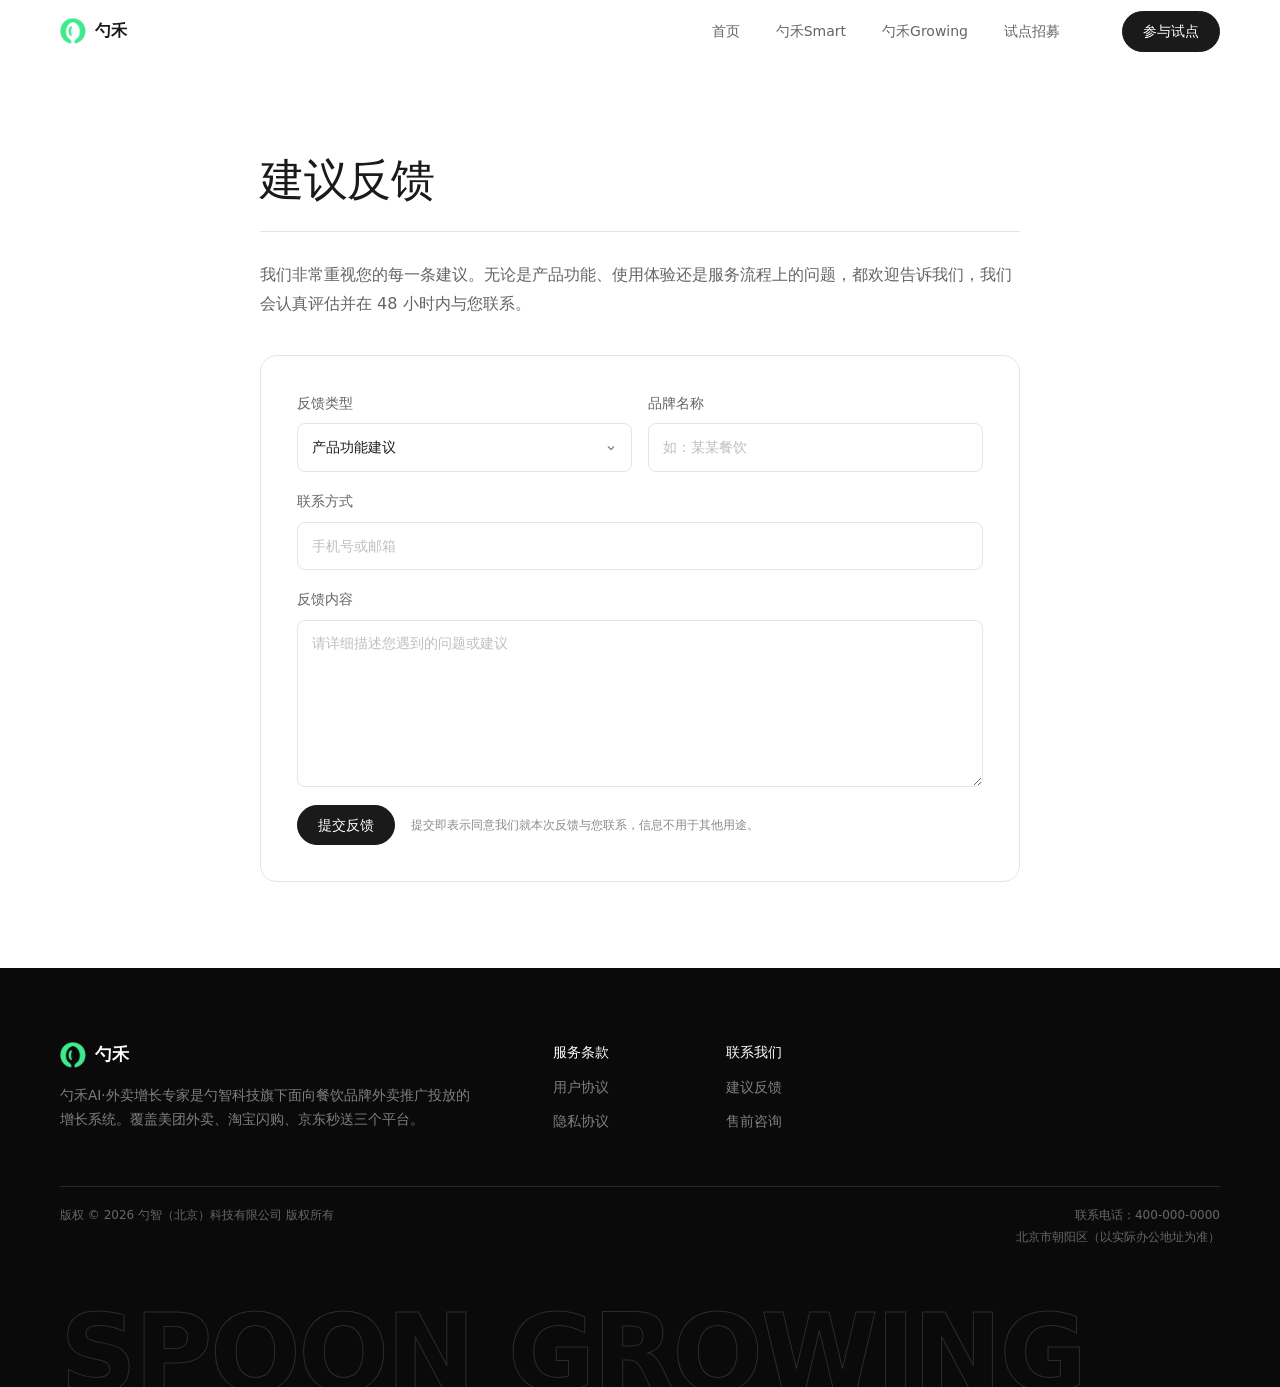
==== feedback/index.html @ 14955d82 "Add feedback page" ====
<!doctype html>
<html lang="zh-CN">
<head>
<meta charset="utf-8">
<meta name="viewport" content="width=device-width,initial-scale=1,viewport-fit=cover">
<meta name="theme-color" content="#ffffff">
<title>勺禾 · 建议反馈</title>
<meta name="description" content="向我们提交产品功能、使用体验与服务的建议反馈。">
<link rel="icon" type="image/png" href="../assets/img/logo-mark.png">
<link rel="stylesheet" href="../assets/css/wb-tokens.css">
<link rel="stylesheet" href="../assets/css/wb-base.css">
<link rel="stylesheet" href="../assets/css/wb-components.css">
<link rel="stylesheet" href="../assets/css/wb-pages.css">
</head>
<body data-accent="jade">
<header class="nav">
  <div class="nav__inner">
    <a class="logo" href="../"><img src="../assets/img/logo-mark.png" alt="" width="512" height="512">勺禾</a>
    <nav class="nav__links">
      <a class="nav__link" href="../">首页</a>
      <a class="nav__link" href="../smart/">勺禾Smart</a>
      <a class="nav__link" href="../growing/">勺禾Growing</a>
      <a class="nav__link" href="../index.html#recruit">试点招募</a>
    </nav>
    <a class="btn nav__cta" href="../index.html#recruit">参与试点</a>
    <button class="nav__burger" aria-label="菜单"><span></span><span></span></button>
  </div>
</header>
<nav class="nav__drawer" aria-label="移动端导航">
  <a href="../">首页</a>
  <a href="../smart/">勺禾Smart</a>
  <a href="../growing/">勺禾Growing</a>
  <a href="../index.html#recruit">试点招募</a>
</nav>
<main>
  <section class="legal">
    <div class="container container--narrow">
      <div class="legal__head">
        <h1 class="legal__title">建议反馈</h1>
      </div>
      <p class="legal__intro">我们非常重视您的每一条建议。无论是产品功能、使用体验还是服务流程上的问题，都欢迎告诉我们，我们会认真评估并在 48 小时内与您联系。</p>

      <form class="form feedback-form" novalidate>
        <div class="form__row">
          <div class="field">
            <label class="field__label" for="fb-type">反馈类型</label>
            <select id="fb-type" name="type" class="field__select">
              <option value="产品功能建议">产品功能建议</option><option value="使用体验问题">使用体验问题</option><option value="数据与对接问题">数据与对接问题</option><option value="服务与支持">服务与支持</option><option value="其他">其他</option>
            </select>
          </div>
          <div class="field">
            <label class="field__label" for="fb-brand">品牌名称</label>
            <input id="fb-brand" name="brand" type="text" placeholder="如：某某餐饮" autocomplete="organization">
          </div>
        </div>
        <div class="field">
          <label class="field__label" for="fb-contact">联系方式</label>
          <input id="fb-contact" name="contact" type="text" placeholder="手机号或邮箱">
        </div>
        <div class="field">
          <label class="field__label" for="fb-content">反馈内容</label>
          <textarea id="fb-content" name="content" rows="6" class="field__textarea" placeholder="请详细描述您遇到的问题或建议"></textarea>
        </div>
        <div class="form__foot">
          <button class="btn" type="submit">提交反馈</button>
          <span class="form__ok" role="status">已收到您的反馈，我们会尽快与您联系。</span>
          <p class="form__note">提交即表示同意我们就本次反馈与您联系，信息不用于其他用途。</p>
        </div>
      </form>
    </div>
  </section>
</main>
<footer class="footer">
  <div class="container">
    <div class="footer__top">
      <div class="footer__brand">
        <a class="footer__logo" href="../"><img src="../assets/img/logo-mark.png" alt="" width="512" height="512">勺禾</a>
        <p class="footer__desc">勺禾AI·外卖增长专家是勺智科技旗下面向餐饮品牌外卖推广投放的增长系统。覆盖美团外卖、淘宝闪购、京东秒送三个平台。</p>
      </div>
      <nav class="footer__cols">
        <div class="footer__col"><h4 class="footer__col-title">服务条款</h4><a class="footer__link" href="../terms/">用户协议</a><a class="footer__link" href="../privacy/">隐私协议</a></div><div class="footer__col"><h4 class="footer__col-title">联系我们</h4><a class="footer__link" href="../feedback/">建议反馈</a><a class="footer__link" href="../index.html#recruit">售前咨询</a></div>
      </nav>
    </div>
    <div class="footer__legal">
      <p class="footer__copy">版权 © 2026 勺智（北京）科技有限公司 版权所有</p>
      <div class="footer__contact"><span>联系电话：400-000-0000</span><span>北京市朝阳区（以实际办公地址为准）</span></div>
    </div>
  </div>
  <div class="footer__wordmark" aria-hidden="true"><span>SPOON GROWING</span></div>
</footer>
<button class="to-top" aria-label="返回顶部"><svg width="14" height="14" viewBox="0 0 16 16" fill="none" stroke="currentColor" stroke-width="1.6"><path d="M8 13V3M3.5 7.5 8 3l4.5 4.5"/></svg></button>
<script src="../assets/js/wb.js" defer></script>
</body>
</html>
---- assets/css/wb-tokens.css ----
/* =========================================================================
   勺禾官网 · Design System（严格对齐 WorkBuddy 实测规格）
   —— 参考 https://www.workbuddy.cn 的实测设计参数
   =========================================================================
   实测数据来源：官网 CSS 与 computed style
     · 容器 max-width 1440px，内容区约 1200px，水平留白 120px
     · 区块 padding-top 96px（部分 120px / 153px）
     · 底色 #ffffff，无分区底色变化
     · 正文 16px / 28px / 300，色 #646464
     · 标题 #1a1a1a，h2 60/72/400，h3 28/43.4/300
     · 主按钮 #1a1a1a 底、白字、圆角 999、13.5px、10×20
     · 卡片 #fff + 1px #e5e5e5 + 圆角 12，无阴影
     · 页脚 #0a0a0a
     · 品牌绿 #28b894 / #009273
   ========================================================================= */
:root {
  /* 中性色（WorkBuddy 实测） */
  --c-900: #1a1a1a;
  --c-700: #333333;
  --c-500: #646464;   /* 正文灰 */
  --c-400: #8a8a8a;
  --c-300: #bfbfbf;
  --c-200: #e5e5e5;   /* 描边 */
  --c-100: #f2f2f2;
  --c-50:  #f8f8f8;
  --c-0:   #ffffff;
  --c-black: #0a0a0a;

  /* 品牌绿 */
  --g-600: #009273;
  --g-500: #28b894;
  --g-100: #e8f7f2;
  --g-50:  #f4faf8;
  --g-a12: rgba(40, 184, 148, 0.12);
  --g-a24: rgba(40, 184, 148, 0.24);

  /* 产品色（同色系微调） */
  --brand: var(--g-500);
  --brand-deep: var(--g-600);
  --brand-soft: var(--g-50);
  --brand-line: rgba(40, 184, 148, 0.24);

  /* 字号（严格对齐） */
  --f-hero: clamp(34px, 6.11vw, 88px);   /* 88 / 89.76 */
  --f-h2:   clamp(26px, 4.17vw, 60px);   /* 60 / 72 */
  --f-h3:   clamp(20px, 1.95vw, 28px);   /* 28 / 43.4 */
  --f-h4:   19px;                        /* 19 / 26.6 */
  --f-lead: clamp(15px, 1.11vw, 16px);
  --f-body: 16px;                        /* 16 / 28 */
  --f-sm:   14px;
  --f-xs:   13.5px;
  --f-mini: 12px;

  --lh-hero: 1.02;
  --lh-h2: 1.2;
  --lh-h3: 1.55;
  --lh-body: 1.75;

  /* 布局 */
  --max: 1200px;
  --pad: clamp(20px, 5vw, 60px);
  --sec: clamp(56px, 6.7vw, 96px);

  /* 圆角（实测） */
  --r-xs: 6px;
  --r-sm: 8px;
  --r-md: 12px;
  --r-lg: 16px;
  --r-xl: 20px;
  --r-pill: 999px;

  --nav-h: 64px;

  --ease: cubic-bezier(0.16, 1, 0.3, 1);
  --t-fast: 0.18s;
  --t-base: 0.3s;

  --font: "PingFang SC", "HarmonyOS Sans SC", "Hiragino Sans GB",
    "Source Han Sans SC", "Noto Sans SC", "Microsoft YaHei", system-ui, -apple-system,
    "Segoe UI", Roboto, sans-serif;
  --mono: "SF Mono", ui-monospace, Menlo, Consolas, monospace;
}

/* Smart：冷绿 */
[data-accent="jade"] {
  --brand: #1aa887;
  --brand-deep: #00806a;
  --brand-soft: #f2faf7;
  --brand-line: rgba(26, 168, 135, 0.22);
}
/* Growing：暖绿 */
[data-accent="olive"] {
  --brand: #4fae63;
  --brand-deep: #2f8a45;
  --brand-soft: #f3faf3;
  --brand-line: rgba(79, 174, 99, 0.22);
}
---- assets/css/wb-base.css ----
/* =========================================================================
   勺禾官网 · Base（WorkBuddy 规格）
   ========================================================================= */
*, *::before, *::after { box-sizing: border-box; }

html {
  -webkit-text-size-adjust: 100%;
  scroll-behavior: smooth;
  scroll-padding-top: calc(var(--nav-h) + 20px);
}

body {
  margin: 0;
  font-family: var(--font);
  font-size: var(--f-body);
  line-height: var(--lh-body);
  font-weight: 300;
  color: var(--c-500);
  background: var(--c-0);
  -webkit-font-smoothing: antialiased;
  -moz-osx-font-smoothing: grayscale;
}

h1, h2, h3, h4, p { margin: 0; }
ul, ol { margin: 0; padding: 0; list-style: none; }
img, svg { display: block; max-width: 100%; }
a { color: inherit; text-decoration: none; }
button { font: inherit; color: inherit; background: none; border: 0; cursor: pointer; }
::selection { background: var(--g-a24); color: var(--c-900); }

:focus-visible {
  outline: 2px solid var(--brand);
  outline-offset: 3px;
  border-radius: 4px;
}

/* ---------------- 容器 ---------------- */
.container {
  width: 100%;
  max-width: calc(var(--max) + var(--pad) * 2);
  margin-inline: auto;
  padding-inline: var(--pad);
}
.container--narrow { max-width: 880px; }

/* =========================================================================
   排版（实测比例）
   ========================================================================= */
.hero-title {
  font-size: var(--f-hero);
  line-height: var(--lh-hero);
  font-weight: 500;
  letter-spacing: -0.01em;
  color: var(--c-900);
  text-wrap: balance;
}
.h2 {
  font-size: var(--f-h2);
  line-height: var(--lh-h2);
  font-weight: 400;
  color: var(--c-900);
  text-wrap: balance;
}
.h3 {
  font-size: var(--f-h3);
  line-height: var(--lh-h3);
  font-weight: 300;
  color: var(--c-900);
}
.h4 {
  font-size: var(--f-h4);
  line-height: 1.4;
  font-weight: 400;
  color: var(--c-900);
}
.lead {
  font-size: var(--f-lead);
  line-height: 1.75;
  font-weight: 300;
  color: var(--c-500);
}
.body { font-size: var(--f-body); line-height: var(--lh-body); font-weight: 300; color: var(--c-500); }
.sm { font-size: var(--f-sm); line-height: 1.7; font-weight: 300; color: var(--c-500); }
.xs { font-size: var(--f-xs); line-height: 1.6; color: var(--c-400); }
.mini { font-size: var(--f-mini); line-height: 1.5; color: var(--c-400); }
.center { text-align: center; }

/* 强调：只有字重变化，不用彩色（WorkBuddy 也没有大面积彩色强调） */
.em {
  font-style: normal;
  font-weight: 500;
  color: var(--c-900);
}

/* =========================================================================
   区块
   ========================================================================= */
.section {
  padding-top: var(--sec);
  background: var(--c-0);
}
.section--last { padding-bottom: var(--sec); }

/* 区块标题组（居中，WorkBuddy 首页风格） */
.sec-head {
  display: grid;
  gap: 20px;
  justify-items: center;
  text-align: center;
  margin-bottom: clamp(40px, 5.5vw, 72px);
}
.sec-head__title {
  font-size: var(--f-h2);
  line-height: var(--lh-h2);
  font-weight: 400;
  color: var(--c-900);
  max-width: 22em;
  text-wrap: balance;
}
.sec-head__desc {
  font-size: var(--f-lead);
  line-height: 1.75;
  font-weight: 300;
  color: var(--c-500);
  max-width: 34em;
}

/* 左对齐标题组 */
.sec-head--left { justify-items: start; text-align: left; }

/* =========================================================================
   按钮（实测：黑底白字，圆角 999，13.5px）
   ========================================================================= */
.btn {
  display: inline-flex;
  align-items: center;
  justify-content: center;
  gap: 6px;
  padding: 10px 20px;
  border-radius: var(--r-pill);
  font-size: var(--f-xs);
  font-weight: 500;
  line-height: 1.4;
  color: var(--c-0);
  background: var(--c-900);
  border: 1px solid var(--c-900);
  white-space: nowrap;
  transition: background var(--t-base) var(--ease), opacity var(--t-base),
    transform var(--t-base) var(--ease);
}
.btn:hover { background: #000; transform: translateY(-1px); }
.btn--outline {
  background: transparent;
  color: var(--c-900);
  border-color: var(--c-200);
}
.btn--outline:hover { background: var(--c-50); border-color: var(--c-300); transform: none; }
.btn--brand {
  background: var(--brand);
  border-color: var(--brand);
  color: var(--c-0);
}
.btn--brand:hover { background: var(--brand-deep); border-color: var(--brand-deep); }
.btn--md { padding: 12px 26px; font-size: var(--f-sm); }

/* =========================================================================
   卡片（实测：#fff + 1px #e5e5e5 + 圆角 12 + 无阴影）
   ========================================================================= */
.card {
  background: var(--c-0);
  border: 1px solid var(--c-200);
  border-radius: var(--r-md);
  transition: border-color var(--t-base) var(--ease), background var(--t-base) var(--ease);
}
.card:hover { border-color: var(--c-300); }

/* =========================================================================
   入场动效（WorkBuddy 风格：只做轻微上移淡入）
   ========================================================================= */
[data-reveal] {
  opacity: 0;
  transform: translate3d(0, 14px, 0);
  transition: opacity 0.6s var(--ease), transform 0.6s var(--ease);
  transition-delay: var(--d, 0ms);
}
[data-reveal].in { opacity: 1; transform: none; }

@media (prefers-reduced-motion: reduce) {
  html { scroll-behavior: auto; }
  *, *::before, *::after {
    animation-duration: 0.001ms !important;
    transition-duration: 0.001ms !important;
  }
  [data-reveal] { opacity: 1 !important; transform: none !important; }
}

.sr-only {
  position: absolute !important;
  width: 1px; height: 1px;
  padding: 0; margin: -1px;
  overflow: hidden;
  clip: rect(0, 0, 0, 0);
  white-space: nowrap;
  border: 0;
}
---- assets/css/wb-components.css ----
/* =========================================================================
   勺禾官网 · Components（WorkBuddy 规格）
   ========================================================================= */

/* =========================================================================
   导航（白底 64px，右侧按钮）
   ========================================================================= */
.nav {
  position: fixed;
  inset: 0 0 auto 0;
  z-index: 100;
  height: var(--nav-h);
  display: flex;
  align-items: center;
  background: rgba(255, 255, 255, 0.92);
  backdrop-filter: blur(14px);
  -webkit-backdrop-filter: blur(14px);
  border-bottom: 1px solid transparent;
  transition: border-color var(--t-base) var(--ease);
}
.nav.stuck { border-bottom-color: var(--c-200); }
.nav__inner {
  width: 100%;
  max-width: calc(var(--max) + var(--pad) * 2);
  margin-inline: auto;
  padding-inline: var(--pad);
  display: flex;
  align-items: center;
  gap: 40px;
}

/* Logo */
.logo {
  display: inline-flex;
  align-items: center;
  gap: 9px;
  font-size: 16px;
  font-weight: 600;
  color: var(--c-900);
  flex: none;
}
.logo img {
  width: 26px;
  height: 26px;
  object-fit: contain;
  transition: transform var(--t-base) var(--ease);
}
.logo:hover img { transform: rotate(-6deg); }

/* 链接 */
.nav__links {
  display: flex;
  align-items: center;
  gap: 8px;
  margin-left: auto;
}
.nav__link {
  position: relative;
  padding: 6px 14px;
  font-size: var(--f-sm);
  font-weight: 400;
  color: var(--c-500);
  transition: color var(--t-fast);
  white-space: nowrap;
}
.nav__link:hover { color: var(--c-900); }
.nav__link.active { color: var(--c-900); font-weight: 500; }
.nav__link.active::after {
  content: "";
  position: absolute;
  left: 14px; right: 14px; bottom: -21px;
  height: 2px;
  background: var(--brand);
  border-radius: 2px;
}
.nav__cta { flex: none; margin-left: 8px; }

/* 移动端 */
.nav__burger {
  display: none;
  width: 36px; height: 36px;
  margin-left: auto;
  flex-direction: column;
  align-items: center;
  justify-content: center;
  gap: 5px;
}
.nav__burger span {
  display: block;
  width: 16px; height: 1.5px;
  background: var(--c-900);
  transition: transform var(--t-base) var(--ease), opacity var(--t-fast);
}
.nav__burger.open span:first-child { transform: translateY(3.25px) rotate(45deg); }
.nav__burger.open span:last-child { transform: translateY(-3.25px) rotate(-45deg); }

.nav__drawer {
  position: fixed;
  inset: var(--nav-h) 0 auto 0;
  z-index: 99;
  display: none;
  flex-direction: column;
  padding: 8px var(--pad) 20px;
  background: var(--c-0);
  border-bottom: 1px solid var(--c-200);
}
.nav__drawer.open { display: flex; }
.nav__drawer a {
  padding: 14px 0;
  font-size: var(--f-body);
  color: var(--c-900);
  border-bottom: 1px solid var(--c-100);
}
.nav__drawer a:last-child { border-bottom: 0; }

@media (max-width: 960px) {
  .nav__links { display: none; }
  .nav__cta { display: none; }
  .nav__burger { display: flex; }
}

/* =========================================================================
   平台标识
   ========================================================================= */
.plat-mark {
  width: 20px; height: 20px;
  flex: 0 0 20px;
  display: block;
  overflow: hidden;
  border-radius: 4px;
}
.plat-mark picture { display: block; width: 100%; height: 100%; }
.plat-mark img { width: 100%; height: 100%; object-fit: cover; border-radius: inherit; }

/* =========================================================================
   招募表单
   ========================================================================= */
.recruit {
  padding-top: var(--sec);
  padding-bottom: var(--sec);

  background: #fafafa;
  border-top: 1px solid var(--c-200);
}
.recruit__head {
  display: grid;
  gap: 18px;
  justify-items: center;
  text-align: center;
  margin-bottom: clamp(32px, 4vw, 48px);
}
.recruit__title {
  font-size: var(--f-h2);
  line-height: var(--lh-h2);
  font-weight: 400;
  color: var(--c-900);
  text-wrap: balance;
}
.recruit__desc {
  font-size: var(--f-lead);
  line-height: 1.75;
  font-weight: 300;
  color: var(--c-500);
  max-width: 32em;
}
.recruit__plats {
  display: flex;
  align-items: center;
  justify-content: center;
  gap: 8px;
  flex-wrap: wrap;
}
.recruit__plats-label {
  font-size: var(--f-mini);
  color: var(--c-400);
  margin-right: 2px;
}
.plat-chip {
  display: inline-flex;
  align-items: center;
  gap: 7px;
  padding: 5px 12px 5px 5px;
  border-radius: var(--r-pill);
  border: 1px solid var(--c-200);
  background: var(--c-0);
  font-size: var(--f-xs);
  color: var(--c-700);
}

/* 表单 */
.form {
  max-width: 820px;
  margin-inline: auto;
  padding: clamp(22px, 3vw, 36px);
  border-radius: var(--r-lg);
  background: var(--c-0);
  border: 1px solid var(--c-200);
  display: grid;
  gap: 18px;
}
.form__row {
  display: grid;
  grid-template-columns: repeat(2, minmax(0, 1fr));
  gap: 16px;
}
.field { display: grid; gap: 8px; min-width: 0; }
.field__label { font-size: var(--f-xs); color: var(--c-500); }
.field input {
  width: 100%;
  padding: 11px 14px;
  border-radius: var(--r-sm);
  border: 1px solid var(--c-200);
  background: var(--c-0);
  color: var(--c-900);
  font: inherit;
  font-size: var(--f-sm);
  font-weight: 300;
  transition: border-color var(--t-fast), box-shadow var(--t-fast);
}
.field input::placeholder { color: var(--c-300); }
.field input:focus {
  outline: none;
  border-color: var(--brand);
  box-shadow: 0 0 0 3px var(--g-a12);
}

.field--checks { gap: 10px; }
.checks { display: flex; flex-wrap: wrap; gap: 8px; }
.check {
  position: relative;
  display: inline-flex;
  align-items: center;
  gap: 8px;
  padding: 7px 15px 7px 9px;
  border-radius: var(--r-sm);
  border: 1px solid var(--c-200);
  background: var(--c-0);
  font-size: var(--f-sm);
  font-weight: 300;
  color: var(--c-500);
  cursor: pointer;
  user-select: none;
  transition: border-color var(--t-fast), background var(--t-fast), color var(--t-fast);
}
.check:hover { border-color: var(--c-300); }
.check input { position: absolute; opacity: 0; pointer-events: none; }
.check__box {
  width: 15px; height: 15px;
  border-radius: 3px;
  border: 1px solid var(--c-300);
  display: grid;
  place-items: center;
  flex: none;
  transition: background var(--t-fast), border-color var(--t-fast);
}
.check__box::after {
  content: "";
  width: 7px; height: 4px;
  border-left: 1.6px solid #fff;
  border-bottom: 1.6px solid #fff;
  transform: rotate(-45deg) translateY(-1px) scale(0);
  transition: transform 0.2s var(--ease);
}
.check input:checked ~ .check__box { background: var(--brand); border-color: var(--brand); }
.check input:checked ~ .check__box::after { transform: rotate(-45deg) translateY(-1px) scale(1); }
.check:has(input:checked) { border-color: var(--brand-line); background: var(--brand-soft); color: var(--c-900); }

.form__foot {
  display: flex;
  align-items: center;
  gap: 16px;
  flex-wrap: wrap;
}
.form__note { font-size: var(--f-mini); line-height: 1.7; color: var(--c-400); max-width: 34em; }
.form__ok {
  display: none;
  align-items: center;
  gap: 8px;
  padding: 8px 14px;
  border-radius: var(--r-sm);
  border: 1px solid var(--brand-line);
  background: var(--brand-soft);
  color: var(--brand-deep);
  font-size: var(--f-sm);
}
.form.sent .form__ok { display: inline-flex; }

@media (max-width: 700px) {
  .form__row { grid-template-columns: 1fr; }
}

/* =========================================================================
   页脚（深色 #0a0a0a，四栏 + 法律条 + 超大字标）
   ========================================================================= */
.footer {
  background: var(--c-black);
  color: var(--c-0);
  padding-top: clamp(48px, 6vw, 72px);
  overflow: hidden;
}
.footer__top {
  display: grid;
  grid-template-columns: minmax(0, 1fr) minmax(0, 1.6fr);
  gap: clamp(32px, 6vw, 100px);
  align-items: start;
  padding-bottom: clamp(32px, 4.5vw, 52px);
}
.footer__brand { display: grid; gap: 14px; max-width: 32em; }
.footer__logo {
  display: inline-flex;
  align-items: center;
  gap: 9px;
  font-size: 17px;
  font-weight: 700;
  color: var(--c-0);
  letter-spacing: 0.01em;
}
.footer__logo img { width: 26px; height: 26px; object-fit: contain; }
.footer__desc {
  font-size: var(--f-xs);
  line-height: 1.75;
  font-weight: 300;
  color: rgba(255, 255, 255, 0.48);
}

.footer__cols {
  display: grid;
  grid-template-columns: repeat(4, minmax(0, 1fr));
  gap: 24px;
}
.footer__col { display: grid; gap: 11px; align-content: start; }
.footer__col-title {
  font-size: var(--f-sm);
  font-weight: 500;
  color: var(--c-0);
}
.footer__link {
  font-size: var(--f-xs);
  font-weight: 300;
  color: rgba(255, 255, 255, 0.48);
  transition: color var(--t-fast);
}
.footer__link:hover { color: var(--c-0); }

.footer__legal {
  display: flex;
  justify-content: space-between;
  align-items: flex-start;
  gap: 24px;
  flex-wrap: wrap;
  padding: 18px 0;
  border-top: 1px solid rgba(255, 255, 255, 0.12);
}
.footer__copy {
  font-size: var(--f-mini);
  line-height: 1.7;
  color: rgba(255, 255, 255, 0.38);
  max-width: 42em;
}
.footer__contact {
  display: grid;
  gap: 2px;
  text-align: right;
  font-size: var(--f-mini);
  line-height: 1.7;
  color: rgba(255, 255, 255, 0.38);
}

.footer__wordmark {
  margin-top: clamp(20px, 3.5vw, 40px);
  padding-inline: var(--pad);
  line-height: 0.76;
  overflow: hidden;
  user-select: none;
  pointer-events: none;
}
.footer__wordmark span {
  display: block;
  font-size: clamp(26px, 8.35vw, 128px);
  font-weight: 800;
  letter-spacing: -0.025em;
  white-space: nowrap;
  color: transparent;
  -webkit-text-stroke: 1px rgba(255, 255, 255, 0.14);
  transform: translateY(9%);
}

@media (max-width: 900px) {
  .footer__top { grid-template-columns: 1fr; gap: 30px; }
  .footer__cols { grid-template-columns: repeat(2, minmax(0, 1fr)); gap: 22px 16px; }
  .footer__legal { flex-direction: column; gap: 8px; }
  .footer__contact { text-align: left; }
}

/* =========================================================================
   返回顶部
   ========================================================================= */
.to-top {
  position: fixed;
  right: 22px; bottom: 22px;
  z-index: 90;
  width: 38px; height: 38px;
  border-radius: 50%;
  display: grid;
  place-items: center;
  background: var(--c-0);
  border: 1px solid var(--c-200);
  color: var(--c-500);
  opacity: 0;
  transform: translateY(8px);
  pointer-events: none;
  transition: opacity var(--t-base) var(--ease), transform var(--t-base) var(--ease),
    border-color var(--t-fast);
}
.to-top.on { opacity: 1; transform: none; pointer-events: auto; }
.to-top:hover { border-color: var(--c-300); color: var(--c-900); }
---- assets/css/wb-pages.css ----
/* =========================================================================
   勺禾官网 · 页面布局（WorkBuddy 规格）
   顺序：导航内文字 → 居中大标题 → 说明 → 按钮 → 内容
   ========================================================================= */

/* =========================================================================
   首页
   ========================================================================= */
.home { padding-top: calc(var(--nav-h) + clamp(64px, 10.6vw, 153px)); }

.home__hero {
  display: grid;
  gap: 24px;
  justify-items: center;
  text-align: center;
}
.home__title {
  font-size: var(--f-hero);
  line-height: var(--lh-hero);
  font-weight: 500;
  letter-spacing: -0.012em;
  color: var(--c-900);
  max-width: 12em;
  text-wrap: balance;
}
.home__title .accent { color: var(--brand); }
.home__desc {
  font-size: var(--f-lead);
  line-height: 1.75;
  font-weight: 300;
  color: var(--c-500);
  max-width: 30em;
}
.home__actions { display: flex; gap: 12px; flex-wrap: wrap; justify-content: center; margin-top: 8px; }

/* 产品卡片区：大留白，两列 */
.home__grid {
  display: grid;
  grid-template-columns: repeat(2, minmax(0, 1fr));
  gap: 20px;
  margin-top: clamp(56px, 7vw, 96px);
  margin-bottom: var(--sec);
}

/* 单张产品卡 */
.prod {
  display: grid;
  grid-template-rows: auto 1fr auto;
  gap: 0;
  padding: 28px;
  min-height: 380px;
  border-radius: var(--r-lg);
  background: var(--c-0);
  border: 1px solid var(--c-200);
  transition: border-color var(--t-base) var(--ease), background var(--t-base) var(--ease);
}
.prod:hover { border-color: var(--c-300); }

.prod__top {
  display: flex;
  align-items: center;
  gap: 10px;
  padding-bottom: 20px;
}
.prod__num {
  font-size: var(--f-mini);
  font-weight: 500;
  color: var(--c-400);
  letter-spacing: 0.08em;
}
.prod__name-sm {
  font-size: var(--f-sm);
  font-weight: 500;
  color: var(--c-900);
}
.prod__tag {
  margin-left: auto;
  font-size: var(--f-mini);
  color: var(--c-400);
  padding: 4px 10px;
  border-radius: var(--r-pill);
  border: 1px solid var(--c-200);
}

/* 中部：插画 + 标题 */
.prod__mid {
  display: grid;
  align-content: end;
  gap: 12px;
  padding-block: 20px;
  position: relative;
}
.prod__art {
  position: absolute;
  right: 0;
  top: 0;
  width: clamp(110px, 12vw, 150px);
  height: clamp(110px, 12vw, 150px);
  pointer-events: none;
}
.prod__art svg { width: 100%; height: 100%; }
.prod__title {
  font-size: clamp(24px, 2.4vw, 32px);
  line-height: 1.2;
  font-weight: 500;
  letter-spacing: -0.01em;
  color: var(--c-900);
}
.prod__desc {
  font-size: var(--f-sm);
  line-height: 1.75;
  font-weight: 300;
  color: var(--c-500);
  max-width: 24em;
}

/* 底部 */
.prod__foot {
  display: flex;
  align-items: center;
  gap: 14px;
  padding-top: 18px;
  border-top: 1px solid var(--c-100);
}
.prod__go {
  display: inline-flex;
  align-items: center;
  gap: 7px;
  font-size: var(--f-xs);
  font-weight: 500;
  color: var(--c-900);
}
.prod__go svg { transition: transform var(--t-base) var(--ease); }
.prod:hover .prod__go svg { transform: translateX(3px); }
.prod__meta { margin-left: auto; font-size: var(--f-mini); color: var(--c-400); }

@media (max-width: 900px) {
  .home__grid { grid-template-columns: 1fr; gap: 16px; }
  .prod { min-height: 0; padding: 24px; }
  .prod__art { width: 96px; height: 96px; opacity: 0.9; }
}
@media (max-width: 560px) {
  .prod__art { display: none; }
  .prod__meta { display: none; }
}

/* =========================================================================
   产品页
   ========================================================================= */

/* 首屏（WorkBuddy hero：153px 上间距，居中） */
.phero {
  padding-top: calc(var(--nav-h) + clamp(56px, 9vw, 128px));
  padding-bottom: clamp(48px, 6vw, 88px);
  text-align: center;
}
.phero__inner {
  display: grid;
  gap: 20px;
  justify-items: center;
}
.phero__meta {
  display: inline-flex;
  align-items: center;
  gap: 10px;
  font-size: var(--f-mini);
  letter-spacing: 0.1em;
  text-transform: uppercase;
  color: var(--brand-deep);
  font-weight: 500;
}
.phero__title {
  font-size: clamp(32px, 4.4vw, 60px);
  line-height: 1.14;
  font-weight: 500;
  letter-spacing: -0.015em;
  color: var(--c-900);
  max-width: 16em;
  text-wrap: balance;
}
.phero__title .l2 { display: block; color: var(--brand); }
.phero__desc {
  font-size: var(--f-lead);
  line-height: 1.78;
  font-weight: 300;
  color: var(--c-500);
  max-width: 36em;
}
.phero__actions { display: flex; gap: 12px; flex-wrap: wrap; justify-content: center; margin-top: 10px; }

/* 关键数据（首页 hero 下方那一条） */
.phero__stats {
  display: flex;
  justify-content: center;
  flex-wrap: wrap;
  gap: clamp(32px, 6vw, 88px);
  margin-top: clamp(40px, 5.5vw, 72px);
  padding-top: clamp(28px, 3.5vw, 40px);
  border-top: 1px solid var(--c-200);
  width: 100%;
  max-width: 860px;
}
.phero__stat { display: grid; gap: 4px; justify-items: center; }
.phero__stat b {
  display: flex;
  align-items: baseline;
  gap: 2px;
  font-size: clamp(24px, 2.6vw, 34px);
  font-weight: 500;
  color: var(--c-900);
  letter-spacing: -0.01em;
}
.phero__stat b i {
  font-style: normal;
  font-size: 0.46em;
  font-weight: 300;
  color: var(--c-400);
}
.phero__stat > span { font-size: var(--f-mini); color: var(--c-400); }

/* =========================================================================
   产品页区块（左右两栏标题 + 内容：WorkBuddy 深度学习区块风格）
   ========================================================================= */
.psec { padding-top: var(--sec); }
.psec__head {
  display: grid;
  gap: 14px;
  margin-bottom: clamp(32px, 4vw, 52px);
  max-width: 44em;
}
.psec__label {
  font-size: var(--f-mini);
  letter-spacing: 0.1em;
  text-transform: uppercase;
  color: var(--brand-deep);
  font-weight: 500;
}
.psec__title {
  font-size: clamp(24px, 3.2vw, 44px);
  line-height: 1.26;
  font-weight: 400;
  color: var(--c-900);
  max-width: 26em;
  text-wrap: balance;
  line-break: strict;
}
.psec__desc {
  font-size: var(--f-lead);
  line-height: 1.75;
  font-weight: 300;
  color: var(--c-500);
  max-width: 36em;
}

/* =========================================================================
   Smart · 资产卡（三列）
   ========================================================================= */
.assets {
  display: grid;
  grid-template-columns: repeat(3, minmax(0, 1fr));
  gap: 16px;
}
.asset {
  display: grid;
  gap: 14px;
  align-content: start;
  padding: 26px;
  border-radius: var(--r-md);
  background: var(--c-0);
  border: 1px solid var(--c-200);
  transition: border-color var(--t-base) var(--ease);
}
.asset:hover { border-color: var(--c-300); }
.asset__top { display: flex; align-items: center; gap: 10px; }
.asset__icon {
  width: 34px; height: 34px;
  border-radius: var(--r-sm);
  display: grid;
  place-items: center;
  background: var(--brand-soft);
  color: var(--brand-deep);
  flex: none;
}
.asset__icon svg { width: 17px; height: 17px; }
.asset__kicker { font-size: var(--f-mini); color: var(--c-400); letter-spacing: 0.06em; }
.asset__title { font-size: var(--f-h4); font-weight: 500; color: var(--c-900); }
.asset__body { font-size: var(--f-sm); line-height: 1.8; font-weight: 300; color: var(--c-500); }
.asset__key {
  padding-top: 12px;
  border-top: 1px solid var(--c-100);
  font-size: var(--f-xs);
  line-height: 1.6;
  color: var(--brand-deep);
}
@media (max-width: 900px) { .assets { grid-template-columns: 1fr; } }

/* =========================================================================
   Smart · 陈述 + 三条
   ========================================================================= */
.pstatement {
  display: grid;
  gap: 14px;
  margin-bottom: clamp(32px, 4vw, 48px);
}
.pstatement__text {
  font-size: clamp(22px, 2.6vw, 36px);
  line-height: 1.42;
  font-weight: 400;
  color: var(--c-900);
  max-width: 22em;
  text-wrap: pretty;
}
.hold {
  display: grid;
  grid-template-columns: repeat(3, minmax(0, 1fr));
  gap: 16px;
}
.hold__item {
  display: grid;
  gap: 10px;
  align-content: start;
  padding: 26px;
  border-radius: var(--r-md);
  border: 1px solid var(--c-200);
  transition: border-color var(--t-base) var(--ease);
}
.hold__item:hover { border-color: var(--c-300); }
.hold__num { font-size: var(--f-mini); color: var(--c-400); letter-spacing: 0.1em; }
.hold__title { font-size: var(--f-h4); font-weight: 500; color: var(--c-900); }
.hold__body { font-size: var(--f-sm); line-height: 1.8; font-weight: 300; color: var(--c-500); }
@media (max-width: 860px) { .hold { grid-template-columns: 1fr; } }

/* =========================================================================
   Smart · why 2x2
   ========================================================================= */
.why {
  display: grid;
  grid-template-columns: repeat(2, minmax(0, 1fr));
  gap: 16px;
}
.why__item {
  display: grid;
  gap: 9px;
  align-content: start;
  padding: 26px;
  border-radius: var(--r-md);
  background: var(--c-0);
  border: 1px solid var(--c-200);
  transition: border-color var(--t-base) var(--ease);
}
.why__item:hover { border-color: var(--c-300); }
.why__title { font-size: var(--f-h4); font-weight: 500; line-height: 1.5; color: var(--c-900); }
.why__body { font-size: var(--f-sm); line-height: 1.8; font-weight: 300; color: var(--c-500); }
.why__tags { display: flex; flex-wrap: wrap; gap: 6px; margin-top: 4px; }
.tag {
  padding: 3px 9px;
  border-radius: var(--r-pill);
  font-size: var(--f-mini);
  color: var(--c-500);
  background: var(--c-50);
  border: 1px solid var(--c-100);
  white-space: nowrap;
}
@media (max-width: 760px) { .why { grid-template-columns: 1fr; } }

/* =========================================================================
   Smart · 数字员工矩阵
   ========================================================================= */
.matrix { display: grid; gap: 10px; }
.mrow {
  display: grid;
  grid-template-columns: minmax(110px, 0.6fr) minmax(0, 3fr);
  gap: clamp(16px, 2.4vw, 36px);
  align-items: start;
  padding: 20px 22px;
  border-radius: var(--r-md);
  border: 1px solid var(--c-200);
  transition: border-color var(--t-base) var(--ease);
}
.mrow:hover { border-color: var(--c-300); }
.mrow__cat { display: flex; align-items: baseline; gap: 7px; }
.mrow__cat b { font-size: var(--f-h4); font-weight: 500; color: var(--c-900); }
.mrow__cat i { font-style: normal; font-size: var(--f-mini); color: var(--c-400); font-weight: 500; }
.mrow__colon { color: var(--c-300); }
.mrow__tags { display: flex; flex-wrap: wrap; gap: 6px; align-items: center; }
.mtag {
  padding: 5px 11px;
  border-radius: var(--r-xs);
  font-size: var(--f-xs);
  color: var(--c-700);
  background: var(--c-50);
  white-space: nowrap;
}
.mtag--wide { white-space: normal; }
.mtag-sep { color: var(--c-300); font-size: var(--f-mini); margin: 0 -2px; }
.matrix__head {
  display: flex;
  align-items: baseline;
  justify-content: space-between;
  gap: 16px;
  flex-wrap: wrap;
  padding-bottom: 14px;
  margin-bottom: 12px;
  border-bottom: 1px solid var(--c-200);
}
.matrix__label { font-size: var(--f-sm); color: var(--c-700); }
.matrix__count { display: flex; align-items: baseline; gap: 6px; font-size: var(--f-xs); color: var(--c-400); }
.matrix__count em {
  font-style: normal;
  font-size: 24px;
  font-weight: 500;
  color: var(--c-900);
}
@media (max-width: 860px) {
  .mrow { grid-template-columns: 1fr; gap: 10px; }
  .mtag { white-space: normal; }
  .mtag-sep { display: none; }
}

/* =========================================================================
   Smart · 3C FDE
   ========================================================================= */
.chains { display: grid; gap: 12px; }
.chain {
  display: grid;
  grid-template-columns: minmax(0, 0.78fr) minmax(0, 1.22fr);
  gap: clamp(20px, 3.4vw, 52px);
  align-items: center;
  padding: clamp(22px, 2.8vw, 34px);
  border-radius: var(--r-md);
  border: 1px solid var(--c-200);
  transition: border-color var(--t-base) var(--ease);
}
.chain:hover { border-color: var(--c-300); }
.chain__left { display: grid; gap: 8px; }
.chain__no { font-size: var(--f-mini); letter-spacing: 0.1em; color: var(--c-400); font-weight: 500; }
.chain__title { font-size: var(--f-h4); font-weight: 500; line-height: 1.5; color: var(--c-900); max-width: 16em; }
.chain__right { display: grid; gap: 12px; }
.chain__body { font-size: var(--f-sm); line-height: 1.8; font-weight: 300; color: var(--c-500); max-width: 30em; }
.chain__ask {
  justify-self: start;
  display: inline-flex;
  align-items: center;
  gap: 7px;
  padding: 5px 13px;
  border-radius: var(--r-pill);
  font-size: var(--f-xs);
  color: var(--brand-deep);
  background: var(--brand-soft);
  border: 1px solid var(--brand-line);
}
@media (max-width: 820px) { .chain { grid-template-columns: 1fr; gap: 14px; } }

/* =========================================================================
   Growing · 四步链路
   ========================================================================= */
.flow { display: grid; grid-template-columns: repeat(4, minmax(0, 1fr)); gap: 12px; }
.flow__step {
  display: grid;
  gap: 9px;
  align-content: start;
  padding: 22px;
  border-radius: var(--r-md);
  border: 1px solid var(--c-200);
  transition: border-color var(--t-base) var(--ease);
}
.flow__step:hover { border-color: var(--c-300); }
.flow__no { font-size: var(--f-mini); letter-spacing: 0.1em; color: var(--c-400); font-weight: 500; }
.flow__key { font-size: var(--f-h4); font-weight: 500; color: var(--c-900); }
.flow__sub { display: grid; gap: 2px; padding-top: 10px; border-top: 1px solid var(--c-100); }
.flow__sub span { font-size: var(--f-xs); line-height: 1.6; color: var(--c-500); }
.flow__sub span:first-child { color: var(--c-700); }

.flow__bar {
  display: flex;
  flex-wrap: wrap;
  margin-top: 12px;
  border: 1px solid var(--c-200);
  border-radius: var(--r-md);
  overflow: hidden;
}
.flow__bar span {
  flex: 1 1 0;
  min-width: 0;
  padding: 12px 10px;
  font-size: var(--f-xs);
  color: var(--c-500);
  text-align: center;
  border-left: 1px solid var(--c-200);
}
.flow__bar span:first-child { border-left: 0; }
.flow__arrow { display: grid; place-items: center; color: var(--c-300); font-size: var(--f-mini); }
@media (max-width: 860px) {
  .flow { grid-template-columns: repeat(2, 1fr); }
  .flow__bar { flex-direction: column; }
  .flow__bar span { border-left: 0; border-top: 1px solid var(--c-200); }
  .flow__bar span:first-child { border-top: 0; }
}
@media (max-width: 480px) { .flow { grid-template-columns: 1fr; } }

/* =========================================================================
   Growing · 断点
   ========================================================================= */
.breaks { display: grid; gap: 12px; }
.brk {
  display: grid;
  grid-template-columns: minmax(0, 0.62fr) minmax(0, 1.38fr);
  gap: clamp(18px, 3vw, 44px);
  align-items: start;
  padding: clamp(20px, 2.6vw, 30px);
  border-radius: var(--r-md);
  border: 1px solid var(--c-200);
  transition: border-color var(--t-base) var(--ease);
}
.brk:hover { border-color: var(--c-300); }
.brk__left { display: grid; gap: 8px; }
.brk__label { display: inline-flex; align-items: center; gap: 8px; font-size: var(--f-mini); color: var(--c-400); letter-spacing: 0.08em; }
.brk__label em {
  font-style: normal;
  display: grid;
  place-items: center;
  width: 21px; height: 21px;
  border-radius: 50%;
  border: 1px solid var(--c-200);
  font-size: 10px;
  color: var(--c-500);
  letter-spacing: 0;
}
.brk__title { font-size: var(--f-h4); font-weight: 500; line-height: 1.45; color: var(--c-900); }
.brk__right { display: grid; gap: 10px; }
.brk__body { font-size: var(--f-sm); line-height: 1.85; font-weight: 300; color: var(--c-500); max-width: 40em; }
.brk__quote {
  justify-self: start;
  display: inline-flex;
  align-items: center;
  gap: 6px;
  padding: 4px 11px;
  border-radius: var(--r-pill);
  font-size: var(--f-xs);
  color: var(--brand-deep);
  background: var(--brand-soft);
  border: 1px solid var(--brand-line);
}
@media (max-width: 820px) { .brk { grid-template-columns: 1fr; gap: 14px; } }

/* =========================================================================
   Growing · 居中陈述（WorkBuddy 大标题区块）
   ========================================================================= */
.bigstate {
  padding-top: var(--sec);
  text-align: center;
}
.bigstate__text {
  font-size: clamp(22px, 3vw, 40px);
  line-height: 1.38;
  font-weight: 400;
  color: var(--c-900);
  max-width: 18em;
  margin-inline: auto;
  text-wrap: balance;
}
.bigstate__text .hl { color: var(--brand-deep); }

/* =========================================================================
   Growing · 三条长进链路
   ========================================================================= */
.glinks { display: grid; gap: clamp(40px, 5vw, 64px); }
.glink {
  display: grid;
  grid-template-columns: minmax(0, 0.78fr) minmax(0, 1.42fr);
  gap: clamp(20px, 3.4vw, 56px);
  align-items: start;
  padding-top: clamp(24px, 3vw, 32px);
  border-top: 1px solid var(--c-200);
}
.glink__aside { display: grid; gap: 8px; align-content: start; }
.glink__num { display: flex; align-items: baseline; gap: 9px; }
.glink__num b { font-size: 28px; font-weight: 300; line-height: 1; color: var(--c-300); }
.glink__num span { font-size: var(--f-mini); letter-spacing: 0.08em; color: var(--c-400); }
.glink__title { font-size: var(--f-h4); font-weight: 500; line-height: 1.5; color: var(--c-900); }
.glink__items { display: grid; }
.gitem { display: grid; gap: 5px; padding: 15px 0; border-bottom: 1px solid var(--c-100); }
.gitem:first-child { border-top: 1px solid var(--c-100); }
.gitem__lead {
  display: flex;
  align-items: baseline;
  font-size: var(--f-body);
  font-weight: 500;
  line-height: 1.6;
  color: var(--c-900);
}
.gitem__dot { color: var(--brand); margin-right: 6px; }
.gitem__text { font-size: var(--f-sm); line-height: 1.85; font-weight: 300; color: var(--c-500); max-width: 40em; }
.iron {
  display: inline-grid;
  place-items: center;
  flex: none;
  width: 20px; height: 20px;
  margin-right: 7px;
  border-radius: 4px;
  background: var(--c-100);
  color: var(--c-500);
  font-size: 10px;
  font-weight: 500;
}
@media (max-width: 860px) { .glink { grid-template-columns: 1fr; gap: 16px; } }

/* =========================================================================
   Growing · 平台大卡
   ========================================================================= */
.plats { display: grid; grid-template-columns: repeat(3, minmax(0, 1fr)); gap: 16px; }
.plats__card {
  display: grid;
  gap: 16px;
  align-content: space-between;
  padding: 26px;
  min-height: 156px;
  border-radius: var(--r-md);
  border: 1px solid var(--c-200);
  transition: border-color var(--t-base) var(--ease);
}
.plats__card:hover { border-color: var(--c-300); }
.plats__top { display: flex; align-items: center; justify-content: space-between; gap: 12px; }
.plats__mark.plat-mark { width: 40px; height: 40px; flex: 0 0 40px; border-radius: 10px; }
.plats__mark > .plat-mark { width: 100% !important; height: 100% !important; flex: none !important; border-radius: 10px; }
.plats__idx { font-size: var(--f-mini); color: var(--c-300); }
.plats__name { font-size: var(--f-h4); font-weight: 500; color: var(--c-900); }
@media (max-width: 760px) {
  .plats { grid-template-columns: 1fr; }
  .plats__card { min-height: 0; }
}

/* =========================================================================
   收尾
   ========================================================================= */
.closing { padding-top: var(--sec); padding-bottom: var(--sec); text-align: center; }
.closing__inner { display: grid; gap: 18px; justify-items: center; }
.closing__title {
  font-size: clamp(24px, 3.2vw, 44px);
  line-height: 1.3;
  font-weight: 400;
  color: var(--c-900);
  max-width: 16em;
  text-wrap: balance;
}
.closing__desc { font-size: var(--f-lead); line-height: 1.7; font-weight: 300; color: var(--c-500); }
.closing__actions { display: flex; gap: 12px; flex-wrap: wrap; justify-content: center; margin-top: 6px; }

/* =========================================================================
   Growing · 01 巡检闭环（三步横排 + 箭头）
   ========================================================================= */
.loop {
  display: flex;
  align-items: stretch;
  gap: 12px;
}
.loop__step {
  flex: 1 1 0;
  min-width: 0;
  display: grid;
  gap: 12px;
  align-content: start;
  padding: 26px;
  border-radius: var(--r-md);
  border: 1px solid var(--c-200);
  transition: border-color var(--t-base) var(--ease);
}
.loop__step:hover { border-color: var(--c-300); }
.loop__top { display: flex; align-items: baseline; gap: 10px; flex-wrap: wrap; }
.loop__no {
  font-size: var(--f-mini);
  font-weight: 500;
  color: var(--c-300);
  letter-spacing: 0.08em;
}
.loop__title {
  font-size: var(--f-h4);
  font-weight: 500;
  line-height: 1.45;
  color: var(--c-900);
}
.loop__body {
  font-size: var(--f-sm);
  line-height: 1.8;
  font-weight: 300;
  color: var(--c-500);
}
.loop__arrow {
  flex: 0 0 auto;
  display: grid;
  place-items: center;
  font-size: var(--f-sm);
  color: var(--c-300);
  padding-inline: 2px;
}
@media (max-width: 900px) {
  .loop { flex-direction: column; }
  .loop__arrow { transform: rotate(90deg); padding-block: 2px; }
}

/* =========================================================================
   Growing · 02 三列特性
   ========================================================================= */
.cards-3 {
  display: grid;
  grid-template-columns: repeat(3, minmax(0, 1fr));
  gap: 16px;
}
.feat {
  display: grid;
  gap: 10px;
  align-content: start;
  padding: 26px;
  border-radius: var(--r-md);
  border: 1px solid var(--c-200);
  transition: border-color var(--t-base) var(--ease);
}
.feat:hover { border-color: var(--c-300); }
.feat__kicker {
  font-size: var(--f-h4);
  font-weight: 500;
  color: var(--c-900);
}
.feat__body {
  font-size: var(--f-sm);
  line-height: 1.8;
  font-weight: 300;
  color: var(--c-500);
}
@media (max-width: 860px) { .cards-3 { grid-template-columns: 1fr; } }

/* =========================================================================
   Growing · 03 两列能力
   ========================================================================= */
.cards-2 {
  display: grid;
  grid-template-columns: repeat(2, minmax(0, 1fr));
  gap: 16px;
}
.cap {
  display: grid;
  gap: 9px;
  align-content: start;
  padding: 26px;
  border-radius: var(--r-md);
  border: 1px solid var(--c-200);
  transition: border-color var(--t-base) var(--ease);
}
.cap:hover { border-color: var(--c-300); }
.cap__title {
  font-size: var(--f-h4);
  font-weight: 500;
  line-height: 1.5;
  color: var(--c-900);
}
.cap__body {
  font-size: var(--f-sm);
  line-height: 1.85;
  font-weight: 300;
  color: var(--c-500);
}
@media (max-width: 760px) { .cards-2 { grid-template-columns: 1fr; } }

/* =========================================================================
   Growing · 04 增长法则
   ========================================================================= */
.law {
  display: grid;
  grid-template-columns: repeat(3, minmax(0, 1fr));
  gap: 16px;
}
.law__item {
  display: grid;
  gap: 8px;
  align-content: start;
  padding: 26px;
  border-radius: var(--r-md);
  background: var(--c-50);
  border: 1px solid transparent;
}
.law__num {
  font-size: var(--f-mini);
  font-weight: 500;
  color: var(--c-400);
  letter-spacing: 0.08em;
}
.law__title {
  font-size: var(--f-h4);
  font-weight: 500;
  color: var(--c-900);
}
.law__body {
  font-size: var(--f-sm);
  line-height: 1.8;
  font-weight: 300;
  color: var(--c-500);
}
.law__flow {
  display: flex;
  align-items: center;
  justify-content: center;
  gap: 16px;
  flex-wrap: wrap;
  margin-top: 24px;
  padding: 18px;
  border-radius: var(--r-md);
  border: 1px solid var(--c-200);
}
.law__flow span {
  font-size: var(--f-sm);
  font-weight: 500;
  color: var(--c-900);
}
.law__arrow { color: var(--brand); font-size: var(--f-sm); font-weight: 400; }
@media (max-width: 860px) { .law { grid-template-columns: 1fr; } }

/* 页面落款说明 */
.page-note {
  margin: 0 auto;
  max-width: 60em;
  padding: 0 0 var(--sec);
  font-size: var(--f-mini);
  line-height: 1.9;
  color: var(--c-400);
  text-align: center;
}

/* =========================================================================
   法务页面（用户协议 / 隐私政策 / 建议反馈）
   ========================================================================= */
.legal {
  padding-top: calc(var(--nav-h) + clamp(48px, 7vw, 96px));
  padding-bottom: var(--sec);
}
.legal__head {
  display: grid;
  gap: 10px;
  padding-bottom: 24px;
  margin-bottom: 28px;
  border-bottom: 1px solid var(--c-200);
}
.legal__title {
  font-size: clamp(28px, 3.4vw, 44px);
  line-height: 1.22;
  font-weight: 500;
  letter-spacing: -0.01em;
  color: var(--c-900);
}
.legal__updated {
  font-size: var(--f-xs);
  color: var(--c-400);
}
.legal__intro {
  font-size: var(--f-body);
  line-height: 1.85;
  font-weight: 300;
  color: var(--c-500);
  margin-bottom: 36px;
}
.legal__body { display: grid; gap: 30px; }
.legal__sec { display: grid; gap: 10px; }
.legal__h {
  font-size: var(--f-h4);
  line-height: 1.5;
  font-weight: 500;
  color: var(--c-900);
}
.legal__p {
  font-size: var(--f-sm);
  line-height: 1.9;
  font-weight: 300;
  color: var(--c-500);
}
.legal__back {
  display: flex;
  gap: 12px;
  flex-wrap: wrap;
  margin-top: 48px;
  padding-top: 28px;
  border-top: 1px solid var(--c-200);
}

/* 反馈页表单扩展 */
.field__select,
.field__textarea {
  width: 100%;
  padding: 11px 14px;
  border-radius: var(--r-sm);
  border: 1px solid var(--c-200);
  background: var(--c-0);
  color: var(--c-900);
  font: inherit;
  font-size: var(--f-sm);
  font-weight: 300;
  transition: border-color var(--t-fast), box-shadow var(--t-fast);
}
.field__select { appearance: none; cursor: pointer;
  background-image: url("data:image/svg+xml,%3Csvg xmlns='http://www.w3.org/2000/svg' width='12' height='12' viewBox='0 0 12 12' fill='none' stroke='%238a8a8a' stroke-width='1.4'%3E%3Cpath d='M3 4.5L6 7.5l3-3'/%3E%3C/svg%3E");
  background-repeat: no-repeat;
  background-position: right 14px center;
  padding-right: 34px;
}
.field__textarea { resize: vertical; min-height: 120px; line-height: 1.7; }
.field__select:focus,
.field__textarea:focus {
  outline: none;
  border-color: var(--brand);
  box-shadow: 0 0 0 3px var(--g-a12);
}
.field__textarea::placeholder { color: var(--c-300); }
.feedback-form { max-width: none; margin-inline: 0; }
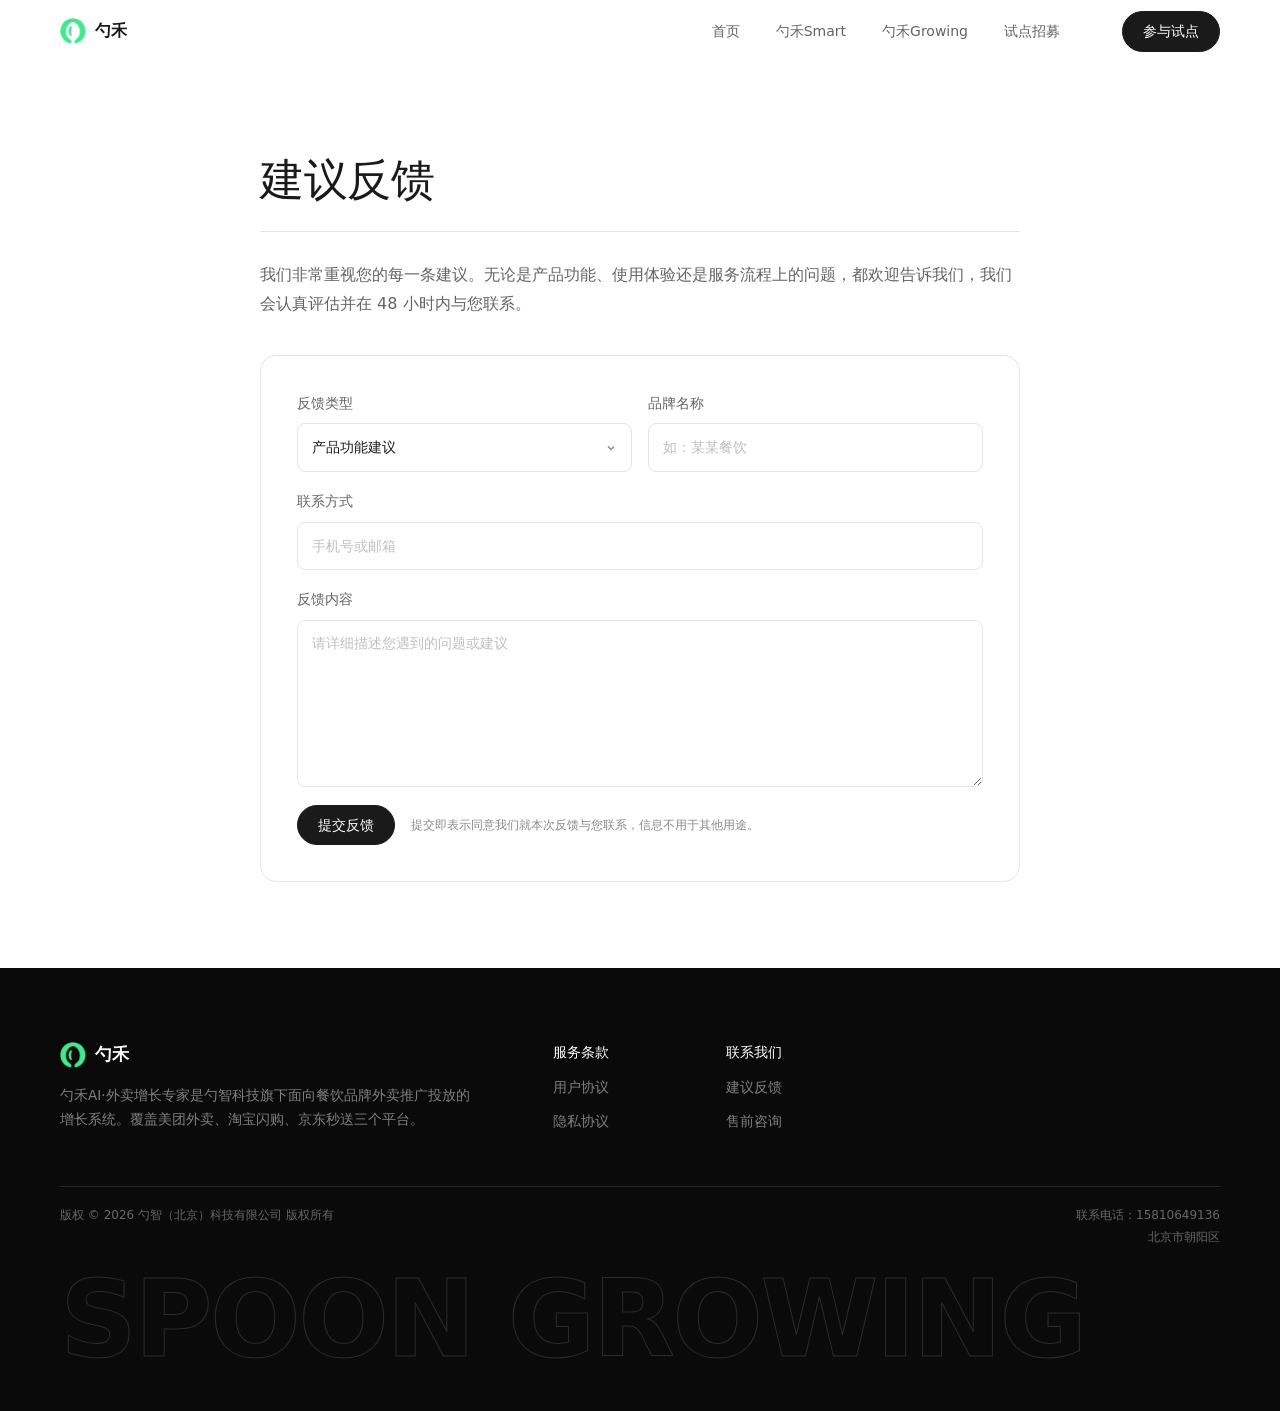
==== commit c5126ab8: "Update feedback page contact details" ====
--- a/feedback/index.html
+++ b/feedback/index.html
@@ -83,7 +83,7 @@
     </div>
     <div class="footer__legal">
       <p class="footer__copy">版权 © 2026 勺智（北京）科技有限公司 版权所有</p>
-      <div class="footer__contact"><span>联系电话：400-000-0000</span><span>北京市朝阳区（以实际办公地址为准）</span></div>
+      <div class="footer__contact"><span>联系电话：15810649136</span><span>北京市朝阳区</span></div>
     </div>
   </div>
   <div class="footer__wordmark" aria-hidden="true"><span>SPOON GROWING</span></div>
--- a/assets/css/wb-components.css
+++ b/assets/css/wb-components.css
@@ -367,9 +367,10 @@
 }
 
 .footer__wordmark {
-  margin-top: clamp(20px, 3.5vw, 40px);
+  margin-top: 0;
   padding-inline: var(--pad);
-  line-height: 0.76;
+  padding-bottom: clamp(28px, 3vw, 44px);
+  line-height: 1;
   overflow: hidden;
   user-select: none;
   pointer-events: none;
@@ -382,7 +383,7 @@
   white-space: nowrap;
   color: transparent;
   -webkit-text-stroke: 1px rgba(255, 255, 255, 0.14);
-  transform: translateY(9%);
+  transform: none;
 }
 
 @media (max-width: 900px) {
